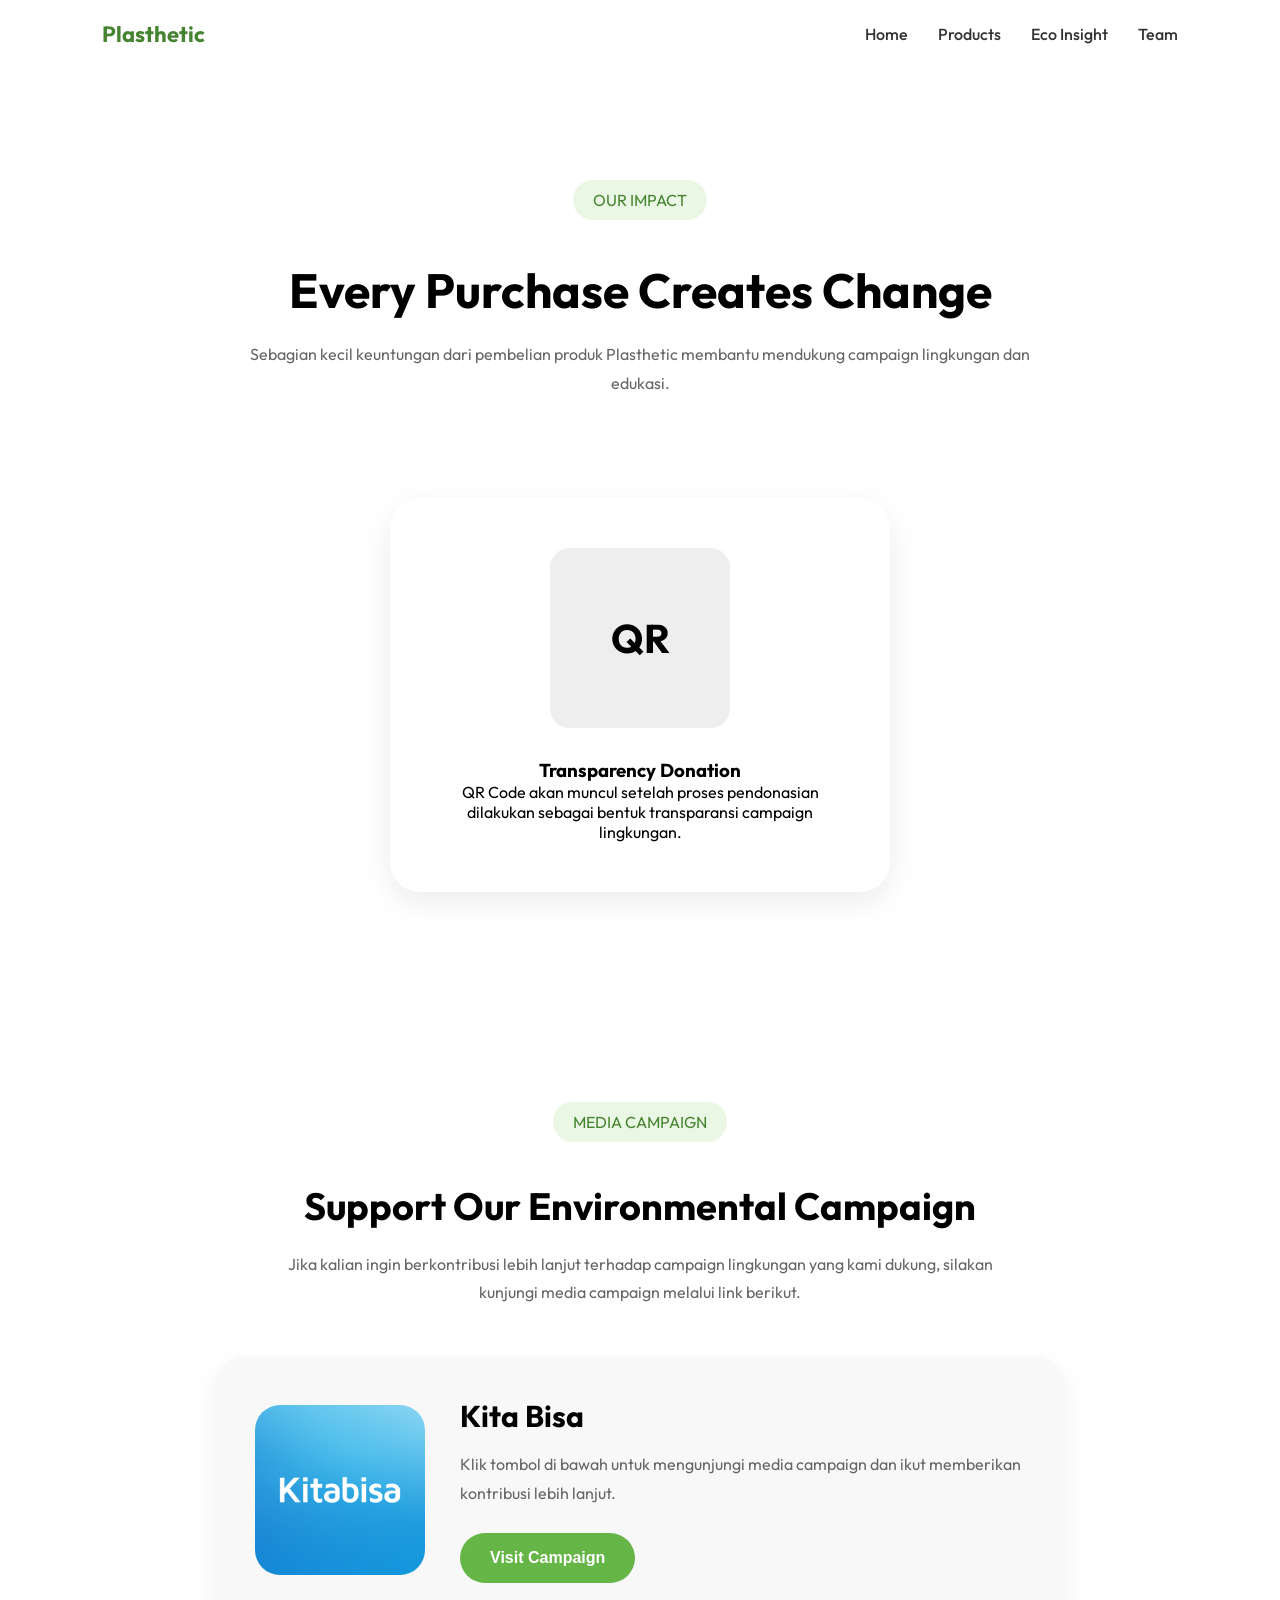
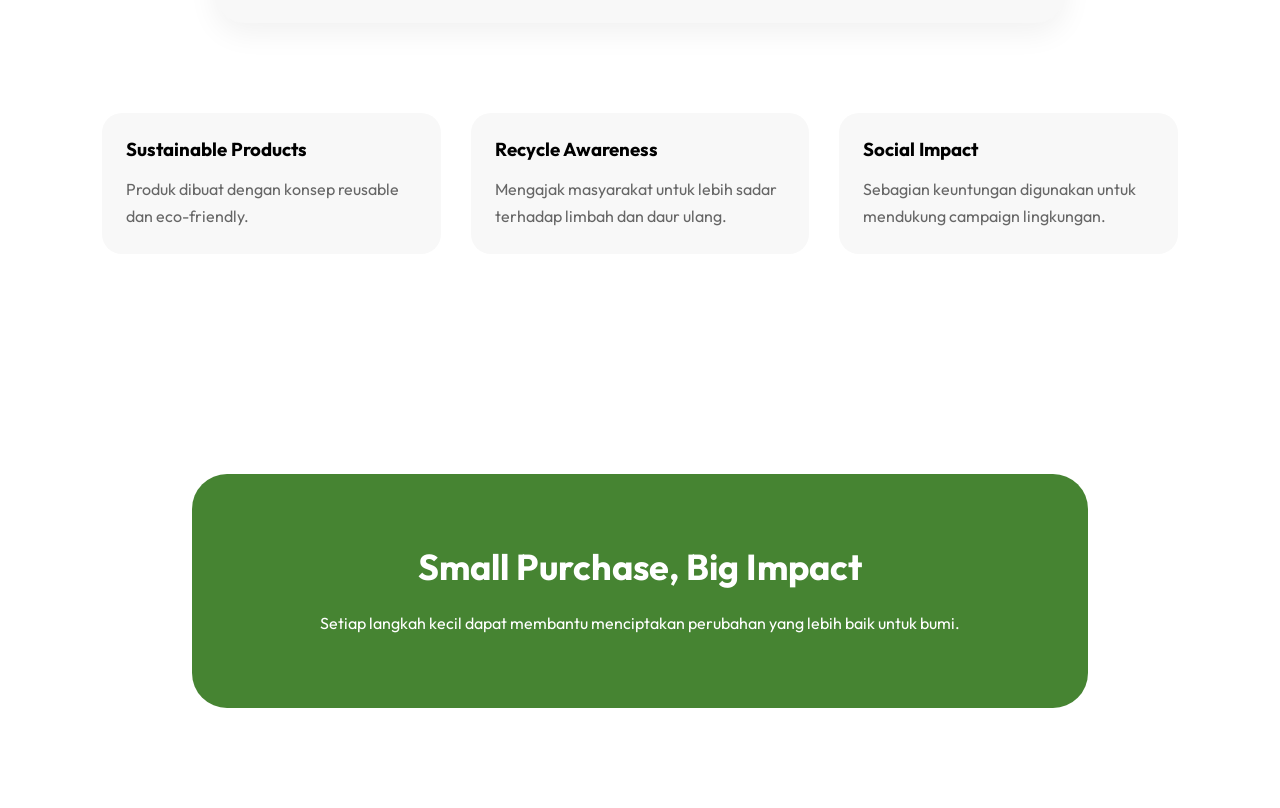
==== pages/impact.html @ de18f7a2 "first commit" ====
<!DOCTYPE html>
<html lang="en">
<head>

<meta charset="UTF-8">
<meta name="viewport" content="width=device-width, initial-scale=1.0">

<title>Impact - Plasthetic</title>

<link rel="stylesheet" href="../style.css">

<link href="https://fonts.googleapis.com/css2?family=Outfit:wght@300;400;500;600;700;800&display=swap" rel="stylesheet">

</head>

<body>

<nav class="navbar">

    <div class="logo">
        Plasthetic
    </div>

    <ul class="nav-links">
        <li><a href="../index.html">Home</a></li>
        <li><a href="products.html">Products</a></li>
        <li><a href="ecoinsight.html">Eco Insight</a></li>
        <li><a href="team.html">Team</a></li>
    </ul>

</nav>

<!-- HERO -->
<section class="impact-hero">

    <span class="section-badge">
        OUR IMPACT
    </span>

    <h1>
        Every Purchase Creates Change
    </h1>

    <p>
        Sebagian kecil keuntungan dari pembelian produk Plasthetic membantu mendukung campaign lingkungan dan edukasi.
    </p>

</section>

<!-- QR -->
<section class="qr-section">

    <div class="qr-card">

        <div class="fake-qr">
            QR
        </div>

        <h3>
            Transparency Donation
        </h3>

        <p>
            QR Code akan muncul setelah proses pendonasian dilakukan sebagai bentuk transparansi campaign lingkungan.
        </p>

    </div>

</section>

<!-- MEDIA CAMPAIGN -->
<section class="media-campaign">

    <span class="section-badge">
        MEDIA CAMPAIGN
    </span>

    <h2>
        Support Our Environmental Campaign
    </h2>

    <p>
        Jika kalian ingin berkontribusi lebih lanjut terhadap campaign lingkungan yang kami dukung, silakan kunjungi media campaign melalui link berikut.
    </p>

    <div class="campaign-card">

        <!-- PNG LOGO -->
        <div class="campaign-image">

            <img src="../assets/images/kitabisa.png">

        </div>

        <div class="campaign-content">

            <h3>
                Kita Bisa
            </h3>

            <p>
                Klik tombol di bawah untuk mengunjungi media campaign dan ikut memberikan kontribusi lebih lanjut.
            </p>

            <a href="https://kitabisa.com/explore/lingkungan" target="_blank">

                <button class="campaign-btn">
                    Visit Campaign
                </button>

            </a>

        </div>

    </div>

</section>

<!-- IMPACT STORY -->
<section class="impact-story">

    <div class="story-card">
        <h3>Sustainable Products</h3>
        <p>
            Produk dibuat dengan konsep reusable dan eco-friendly.
        </p>
    </div>

    <div class="story-card">
        <h3>Recycle Awareness</h3>
        <p>
            Mengajak masyarakat untuk lebih sadar terhadap limbah dan daur ulang.
        </p>
    </div>

    <div class="story-card">
        <h3>Social Impact</h3>
        <p>
            Sebagian keuntungan digunakan untuk mendukung campaign lingkungan.
        </p>
    </div>

</section>

<section class="impact-cta">

    <h2>
        Small Purchase, Big Impact 
    </h2>

    <p>
        Setiap langkah kecil dapat membantu menciptakan perubahan yang lebih baik untuk bumi.
    </p>

</section>

<script src="../script.js"></script>

</body>
</html>
---- style.css ----
*{
    margin:0;
    padding:0;
    box-sizing:border-box;
}

html{
    scroll-behavior:smooth;
}

body{
    font-family:'Outfit',sans-serif;
    background:white;
    overflow-x:hidden;
}

/* NAVBAR */

.navbar{
    width:100%;

    display:flex;
    justify-content:space-between;
    align-items:center;

    padding:20px 8%;

    position:fixed;

    top:0;

    background:rgba(255,255,255,0.9);

    backdrop-filter:blur(10px);

    z-index:1000;
}

.logo{
    font-size:22px;
    font-weight:700;
    color:#468432;
}

.nav-links{
    display:flex;
    gap:30px;

    list-style:none;
}

.nav-links a{
    text-decoration:none;
    color:#333;
    font-weight:500;
}

.nav-links a:hover{
    color:#468432;
}

.order-btn{
    background:#468432;
    color:white;

    border:none;

    padding:14px 28px;

    border-radius:40px;

    cursor:pointer;

    transition:0.3s;
}

.order-btn:hover{
    transform:translateY(-3px);
}

/* HERO */

.hero{
    min-height:100vh;

    display:flex;
    justify-content:center;
    align-items:center;

    padding:120px 8%;

    gap:60px;
}

.hero-text{
    width:50%;

    max-width:650px;

    position:relative;

    left:-40px;
}

.badge{
    background:#9AD872;

    padding:10px 20px;

    border-radius:30px;

    display:inline-flex;

    align-self:flex-start;

    width:fit-content;

    margin-bottom:20px;

    font-weight:600;
}

.hero h1{
    font-size:42px;

    line-height:1.1;

    margin-bottom:20px;

    color:#222;
}

.hero p{
    font-size:16px;

    color:#666;

    margin-bottom:30px;

    line-height:1.7;
}

.hero-buttons{
    display:flex;
    gap:20px;
}

.explore-btn,
.impact-btn{
    border:none;

    padding:16px 32px;

    border-radius:40px;

    color:white;

    cursor:pointer;

    font-size:16px;

    transition:0.3s;
}

.explore-btn{
    background:#66B547;
}

.impact-btn{
    background:#00CAFF;
}

.explore-btn:hover,
.impact-btn:hover{
    transform:translateY(-4px);
}

/* HERO IMAGE */

.hero-image{
    width:50%;

    position:relative;

    display:flex;
    justify-content:center;
    align-items:center;
}

.circle-bg{
    width:450px;
    height:450px;

    background:linear-gradient(
        135deg,
        #9AD872,
        #00CAFF
    );

    border-radius:50%;

    opacity:0.2;

    position:absolute;
}

.main-mascot{
    font-size:180px;

    position:relative;

    animation:float 3s ease-in-out infinite;
}

.floating-card{
    position:absolute;

    background:white;

    padding:20px;

    border-radius:20px;

    box-shadow:0 10px 30px rgba(0,0,0,0.1);

    font-size:30px;
}

.card1{
    top:80px;
    left:80px;
}

.card2{
    top:300px;
    left:50px;
}

.card3{
    top:150px;
    right:80px;
}

/* ABOUT */

.about{
    padding:120px 8%;

    text-align:center;
}

.section-badge{
    background:#EAF7E4;

    color:#468432;

    padding:10px 20px;

    border-radius:30px;

    display:inline-block;

    margin-bottom:20px;
}

.about h2{
    font-size:32px;

    margin-bottom:20px;
}

.about p{
    max-width:700px;

    margin:auto;

    color:#666;

    line-height:1.8;
}

/* HIGHLIGHT */

.highlight{
    display:grid;

    grid-template-columns:repeat(3,1fr);

    gap:30px;

    padding:100px 8%;
}

.card{
    background:#f8f8f8;
    padding:24px;
    border-radius:20px;
    transition:0.3s;
}

.card:hover{
    transform:translateY(-10px);
}

.icon{
    font-size:50px;

    margin-bottom:20px;
}

.card h3{
    margin-bottom:15px;
}

/* CTA */

.cta{
    padding:55px 18%;
    background:#468432;
    text-align:center;
    color:white;

    border-radius:35px;
    margin:100px auto;
    width:85%;
}

.cta h2{
    font-size:22px;

    margin-bottom:20px;
}

.cta p{
    margin-bottom:20px;
    font-size:15px;
}

.cta button{
    background:white;

    color:#468432;

    border:none;

    padding:12px 26px;

    border-radius:40px;

    cursor:pointer;

    font-weight:600;
}

/* FOOTER */

.footer-row{
    display:flex;
    justify-content:center;
    align-items:center;
    gap:18px;

    padding:14px 5%;

    font-size:13px;

    border-top:1px solid #eee;

    flex-wrap:wrap;
}

.footer-row span:first-child{
    color:#468432;
    font-weight:600;
}

/* ANIMATION */

@keyframes float{

    0%{
        transform:translateY(0px);
    }

    50%{
        transform:translateY(-20px);
    }

    100%{
        transform:translateY(0px);
    }

}

/* RESPONSIVE */
@media(max-width:768px){

    .navbar{
        flex-direction:column;
        gap:20px;
    }

    .nav-links{
        flex-wrap:wrap;
        justify-content:center;
        gap:12px;
        text-align:center;
    }

    .hero{
        flex-direction:column;
        text-align:center;
    }

    .hero-text,
    .hero-image{
        width:100%;
    }

    .hero h1{
        font-size:42px;
    }

    .highlight{
        grid-template-columns:1fr;
    }

    .circle-bg{
        width:300px;
        height:300px;
    }

    .main-mascot{
        font-size:120px;
    }

}

/* PRODUCTS PAGE */

.products-hero{
    padding:180px 8% 100px;

    text-align:center;
}

.products-hero h1{
    font-size:42px;

    margin:20px 0;
}

.products-hero p{
    max-width:700px;

    margin:auto;

    color:#666;

    line-height:1.8;
}

.products-grid{
    padding:0 8% 100px;

    display:grid;

    grid-template-columns:repeat(auto-fit, minmax(300px, 350px));

    justify-content:center;

    gap:28px;
}

.product-card{
    background:white;

    border-radius:20px;

    padding:24px;

    box-shadow:0 10px 30px rgba(0,0,0,0.08);

    transition:0.3s;

    position:relative;
}

.product-card:hover{
    transform:translateY(-10px);
}

.product-image{
    width:100%;
    height:220px;

    background:linear-gradient(
        135deg,
        #9AD872,
        #00CAFF
    );

    border-radius:25px;

    display:flex;
    justify-content:center;
    align-items:center;

    font-size:90px;

    margin-bottom:25px;
}

.impact-label{
    background:#EAF7E4;

    color:#468432;

    padding:8px 16px;

    border-radius:30px;

    font-size:14px;
}

.product-card h2{
    margin:20px 0 15px;
}

.product-card p{
    color:#666;

    line-height:1.7;
}

.product-bottom{
    display:flex;
    justify-content:space-between;
    align-items:center;

    margin-top:30px;
}

.price{
    font-size:24px;
    font-weight:700;

    color:#468432;
}

.product-bottom button{
    background:#468432;

    color:white;

    border:none;

    padding:14px 24px;

    border-radius:30px;

    cursor:pointer;
}


/* CTA */

.product-cta{
    padding:120px 8%;

    text-align:center;

    background:#468432;

    color:white;
}

.product-cta h2{
    font-size:32px;

    margin-bottom:20px;
}

.product-cta p{
    max-width:700px;

    margin:auto;

    line-height:1.8;
}

/* RESPONSIVE */

@media screen and (max-width:768px){

    .navbar{
        flex-direction:column;
        align-items:center;
        padding:16px 5%;
        gap:16px;
    }

    .nav-links{
        flex-wrap:wrap;
        justify-content:center;
        gap:12px;
        text-align:center;
    }

    .hero{
        flex-direction:column;
        text-align:center;
        padding:140px 5% 80px;
        gap:40px;
    }

    .hero-text,
    .hero-image{
        width:100%;
    }

    .hero h1{
        font-size:34px;
    }

    .hero p{
        font-size:15px;
    }

    .hero-buttons{
        justify-content:center;
        flex-wrap:wrap;
    }

    .highlight,
    .products-grid,
    .impact-stats,
    .impact-story,
    .eco-grid,
    .team-grid,
    .team-values{
        grid-template-columns:1fr;
    }

    .card,
    .product-card,
    .eco-card,
    .impact-card,
    .story-card,
    .team-card{
        padding:20px;
    }

    .circle-bg{
        width:220px;
        height:220px;
    }

    .main-mascot{
        font-size:90px;
    }

    footer{
        padding:24px 5%;
    }
}

/* IMPACT PAGE */

.impact-hero{
    padding:180px 8% 100px;

    text-align:center;
}

.impact-hero h1{
    font-size:48px;

    margin:20px 0;
}

.impact-hero p{
    max-width:800px;

    margin:auto;

    color:#666;

    line-height:1.8;
}

.impact-stats{
    padding:0 8% 120px;

    display:grid;

    grid-template-columns:repeat(3,1fr);

    gap:30px;
}

.impact-card{
    background:white;

    padding:24px;

    border-radius:20px;

    text-align:center;

    box-shadow:0 10px 30px rgba(0,0,0,0.08);
}

.impact-card h2{
    font-size:42px;

    color:#468432;

    margin-bottom:15px;
}

.progress-section{
    padding:0 8% 120px;

    display:flex;
    justify-content:space-between;
    align-items:center;

    gap:60px;
}

.progress-left,
.progress-right{
    width:50%;
}

.progress-left h2{
    font-size:32px;

    margin:20px 0;
}

.progress-left p{
    color:#666;

    line-height:1.8;
}

.progress-box{
    background:white;

    padding:40px;

    border-radius:30px;

    box-shadow:0 10px 30px rgba(0,0,0,0.08);
}

.progress-top{
    display:flex;
    justify-content:space-between;

    margin-bottom:20px;
}

.progress-bar{
    width:100%;
    height:18px;

    background:#eee;

    border-radius:20px;

    overflow:hidden;
}

.progress-fill{
    width:75%;
    height:100%;

    background:linear-gradient(
        90deg,
        #468432,
        #00CAFF
    );
}

.qr-section{
    padding:0 8% 120px;

    display:flex;
    justify-content:center;
}

.qr-card{
    width:100%;
    max-width:500px;

    background:white;

    padding:50px;

    border-radius:30px;

    text-align:center;

    box-shadow:0 10px 30px rgba(0,0,0,0.08);
}

.fake-qr{
    width:180px;
    height:180px;

    background:#eee;

    border-radius:20px;

    margin:auto auto 30px;

    display:flex;
    justify-content:center;
    align-items:center;

    font-size:40px;
    font-weight:700;
}

.impact-story{
    padding:0 8% 120px;

    display:grid;

    grid-template-columns:repeat(3,1fr);

    gap:30px;
}

.story-card{
    background:#f8f8f8;

    padding:24px;

    border-radius:20px;
}

.story-icon{
    font-size:50px;

    margin-bottom:20px;
}

.story-card h3{
    margin-bottom:15px;
}

.story-card p{
    color:#666;

    line-height:1.7;
}

.impact-cta{
    padding:120px 8%;

    text-align:center;

    background:#468432;

    color:white;
}

.impact-cta h2{
    font-size:36px;

    margin-bottom:20px;
}

.impact-cta p{
    max-width:700px;

    margin:auto;

    line-height:1.8;
}

@media(max-width:768px){

    .impact-stats,
    .impact-story{
        grid-template-columns:1fr;
    }

    .progress-section{
        flex-direction:column;
    }

    .progress-left,
    .progress-right{
        width:100%;
    }

    .impact-hero h1,
    .impact-cta h2,
    .progress-left h2{
        font-size:42px;
    }

}

/* ECO INSIGHT PAGE */

/* ECO HERO FIX */

.eco-hero{
    padding:180px 8% 100px;
    text-align:center;

    background:white !important;
    background-image:none !important;

    color:#222;
}

.eco-hero h1{
    font-size:56px;
    color:#2F5D24 !important; 

    margin:20px 0;
}

.eco-hero p{
    max-width:700px;

    margin:auto;

    color:#333 !important; 

    line-height:1.8;
}

.eco-grid{
    padding:0 8% 120px;

    display:grid;

    grid-template-columns:repeat(3,1fr);

    gap:30px;
}

.eco-card{
    background:white;

    padding:24px;

    border-radius:20px;

    box-shadow:0 10px 30px rgba(0,0,0,0.08);

    transition:0.3s;
}

.eco-card:hover{
    transform:translateY(-10px);
}

.eco-icon{
    width:80px;
    height:80px;

    background:linear-gradient(
        135deg,
        #9AD872,
        #00CAFF
    );

    border-radius:20px;

    display:flex;
    justify-content:center;
    align-items:center;

    margin-bottom:25px;
}

.eco-icon img{
    width:45px;
    height:45px;
    object-fit:contain;
}

.eco-card h2{
    margin-bottom:20px;

    line-height:1.4;
}

.eco-card p{
    color:#666;

    line-height:1.8;
}

.eco-quote{
    padding:45px 8%;

    background:#468432;

    text-align:center;

    color:white;
}

.eco-quote h2{
    font-size:18px;

    max-width:900px;

    margin:auto;

    line-height:1.5;
}

@media(max-width:768px){

    .eco-grid{
        grid-template-columns:1fr;
    }

    .eco-hero h1,
    .eco-quote h2{
        font-size:42px;
    }

}

/* TEAM PAGE */

.team-hero{
    padding:180px 8% 100px;

    text-align:center;
}

.team-hero h1{
    font-size:48px;

    margin:20px 0;
}

.team-hero p{
    max-width:800px;

    margin:auto;

    color:#666;

    line-height:1.8;
}

.team-grid{
    padding:0 8% 120px;

    display:grid;

    grid-template-columns:repeat(3,1fr);

    gap:30px;
}

.team-card{
    background:white;

    padding:24px;

    border-radius:20px;

    text-align:center;

    box-shadow:0 10px 30px rgba(0,0,0,0.08);

    transition:0.3s;
}

.team-card:hover{
    transform:translateY(-10px);
}

.team-image{
    width:140px;
    height:140px;

    background:linear-gradient(
        135deg,
        #9AD872,
        #00CAFF
    );

    border-radius:50%;

    margin:auto auto 25px;

    display:flex;
    justify-content:center;
    align-items:center;

    font-size:70px;
}

.team-card h2{
    margin-bottom:10px;
}

.team-card span{
    color:#468432;

    font-weight:600;
}

.team-card p{
    margin-top:20px;

    color:#666;

    line-height:1.8;
}

/* VALUES */

.team-values{
    padding:0 8% 120px;

    display:grid;

    grid-template-columns:repeat(3,1fr);

    gap:30px;
}

.value-card{
    background:#f8f8f8;

    padding:40px;

    border-radius:30px;

    text-align:center;
}

.value-icon{
    font-size:50px;

    margin-bottom:20px;
}

.value-card h3{
    margin-bottom:15px;
}

.value-card p{
    color:#666;

    line-height:1.8;
}

/* CTA */

.team-cta{
    padding:120px 8%;

    background:#468432;

    text-align:center;

    color:white;
}

.team-cta h2{
    font-size:36px;

    margin-bottom:20px;
}

.team-cta p{
    max-width:700px;

    margin:auto;

    line-height:1.8;
}

@media(max-width:768px){

    .team-grid,
    .team-values{
        grid-template-columns:1fr;
    }

    .team-hero h1,
    .team-cta h2{
        font-size:42px;
    }

}

@media(max-width:768px){

    .order-hero h1,
    .order-impact h2{
        font-size:42px;
    }

}

/* ORDER PAGE NEW */

.order-page{
    min-height:100vh;
    display:flex;
    justify-content:center;
    align-items:center;
    padding:120px 5%;
}

.order-box{
    width:100%;
    max-width:500px;
    background:white;
    padding:32px;
    border-radius:20px;
    text-align:center;
    box-shadow:0 10px 25px rgba(0,0,0,0.08);
}

.order-box h1{
    font-size:32px;
    margin-bottom:12px;
}

.order-box p{
    color:#666;
    margin-bottom:28px;
}

.order-buttons{
    display:flex;
    flex-direction:column;
    gap:16px;
}

.order-buttons button{
    width:100%;
    border:none;
    background:#468432;
    color:white;
    padding:16px;
    border-radius:14px;
    cursor:pointer;
    font-size:15px;
}

.order-buttons button:hover{
    opacity:0.9;
}

.product-image img,
.team-image img,
.main-mascot img,
.floating-card img{
    width:100%;
    height:100%;
    object-fit:cover;
}

.product-image{
    overflow:hidden;
}

.team-image{
    overflow:hidden;
}

.main-mascot{
    width:220px;
    height:220px;
}

.floating-card{
    width:70px;
    height:70px;
    padding:12px;
}

.team-image img{
    width:100%;
    height:100%;
    object-fit:cover;
    border-radius:50%;
}
.product-image img{
    width:100%;
    height:100%;
    object-fit:cover;
    border-radius:25px;
}

/* HERO WEBSITE */

.hero{
    position:relative;
    min-height:100vh;

    background:
    linear-gradient(
        rgba(70,132,50,0.55),
        rgba(70,132,50,0.55)
    ),
    url("assets/images/eco-bg.jpg");

    background-size:cover;
    background-position:center;

    display:flex;
    align-items:center;
    padding:120px 8%;

    color:white;
}

.hero-text{
    max-width:650px;
    z-index:2;
}

.hero h1{
    color:white;
    font-size:62px;
}

.hero p{
    color:white;
}

/* ECO HERO */

.eco-hero{
    padding:220px 8% 140px;

    text-align:center;

    background:
    linear-gradient(
        rgba(70,132,50,0.72),
        rgba(70,132,50,0.72)
    ),
    url("assets/images/eco-bg.jpg");

    background-size:cover;
    background-position:center;

    color:white;
}

.eco-hero h1{
    color:white;
    font-size:56px;
}

.eco-hero p{
    color:white;
}

/* CTA LEBIH SEMPIT */

.cta,
.product-cta,
.team-cta,
.impact-cta{
    width:70%;
    margin:auto;
    border-radius:35px;
    padding:70px 7%;
}

/* TEAM CTA */

.team-cta{
    margin:80px auto;
}

/* IMPACT CTA */

.impact-cta{
    background:#468432;
    color:white;
    text-align:center;
    margin:100px auto;
}

/* ECO GRID */

.eco-grid{
    grid-template-columns:repeat(auto-fit,minmax(280px,1fr));
}

/* HILANGKAN YANG TIDAK DIPAKAI */

.eco-icon,
.story-icon,
.value-icon{
    display:none;
}

/* FIX IMAGE */

.product-image img,
.team-image img{
    width:100%;
    height:100%;
    object-fit:cover;
}

/* TEAM IMAGE */

.team-image{
    overflow:hidden;
}

@media(max-width:768px){

    .hero h1{
        font-size:40px;
    }

    .cta,
    .product-cta,
    .team-cta,
    .impact-cta{
        width:90%;
    }

}

/* MEDIA CAMPAIGN */

.media-campaign{
    padding:90px 8%;
    text-align:center;
}

.media-campaign h2{
    font-size:38px;
    margin:20px 0;
}

.media-campaign p{
    max-width:760px;
    margin:auto;
    color:#666;
    line-height:1.8;
}

.campaign-card{
    margin:50px auto 0;

    max-width:850px;

    background:#f8f8f8;

    border-radius:30px;

    padding:40px;

    display:flex;
    align-items:center;
    gap:35px;

    box-shadow:0 10px 30px rgba(0,0,0,0.06);
}

.campaign-image{
    width:170px;
    height:170px;

    border-radius:25px;

    background:white;

    display:flex;
    justify-content:center;
    align-items:center;

    overflow:hidden;

    flex-shrink:0;
}

.campaign-image img{
    width:100%;
    height:100%;
    object-fit:contain;
}

.campaign-content{
    text-align:left;
}

.campaign-content h3{
    font-size:30px;
    margin-bottom:15px;
}

.campaign-content p{
    margin-bottom:25px;
    color:#666;
}

.campaign-btn{
    border:none;

    background:#66B547;

    color:white;

    padding:16px 30px;

    border-radius:40px;

    cursor:pointer;

    font-size:16px;
    font-weight:600;

    transition:0.3s;
}

.campaign-btn:hover{
    background:#5AAA3E;
    transform:translateY(-4px);
}

/* RESPONSIVE */

@media(max-width:768px){

    .campaign-card{
        flex-direction:column;
        text-align:center;
    }

    .campaign-content{
        text-align:center;
    }
}
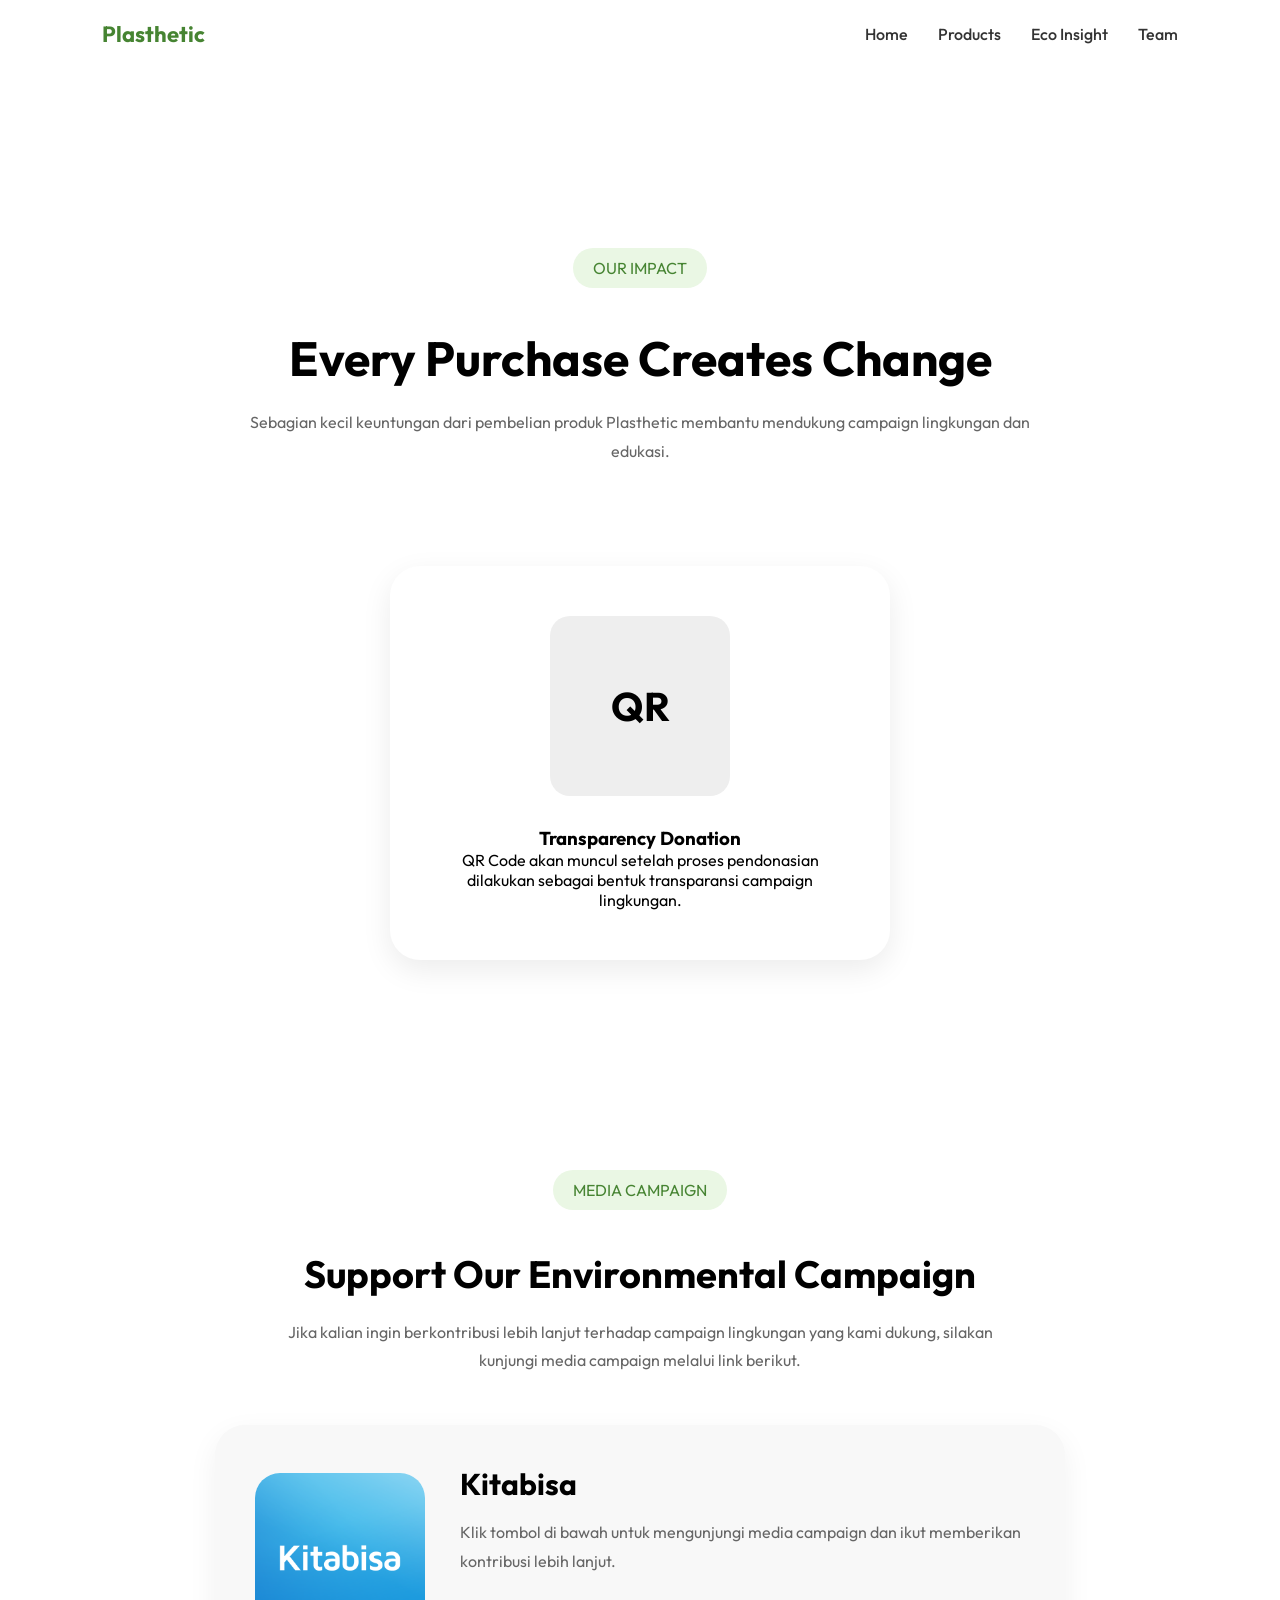
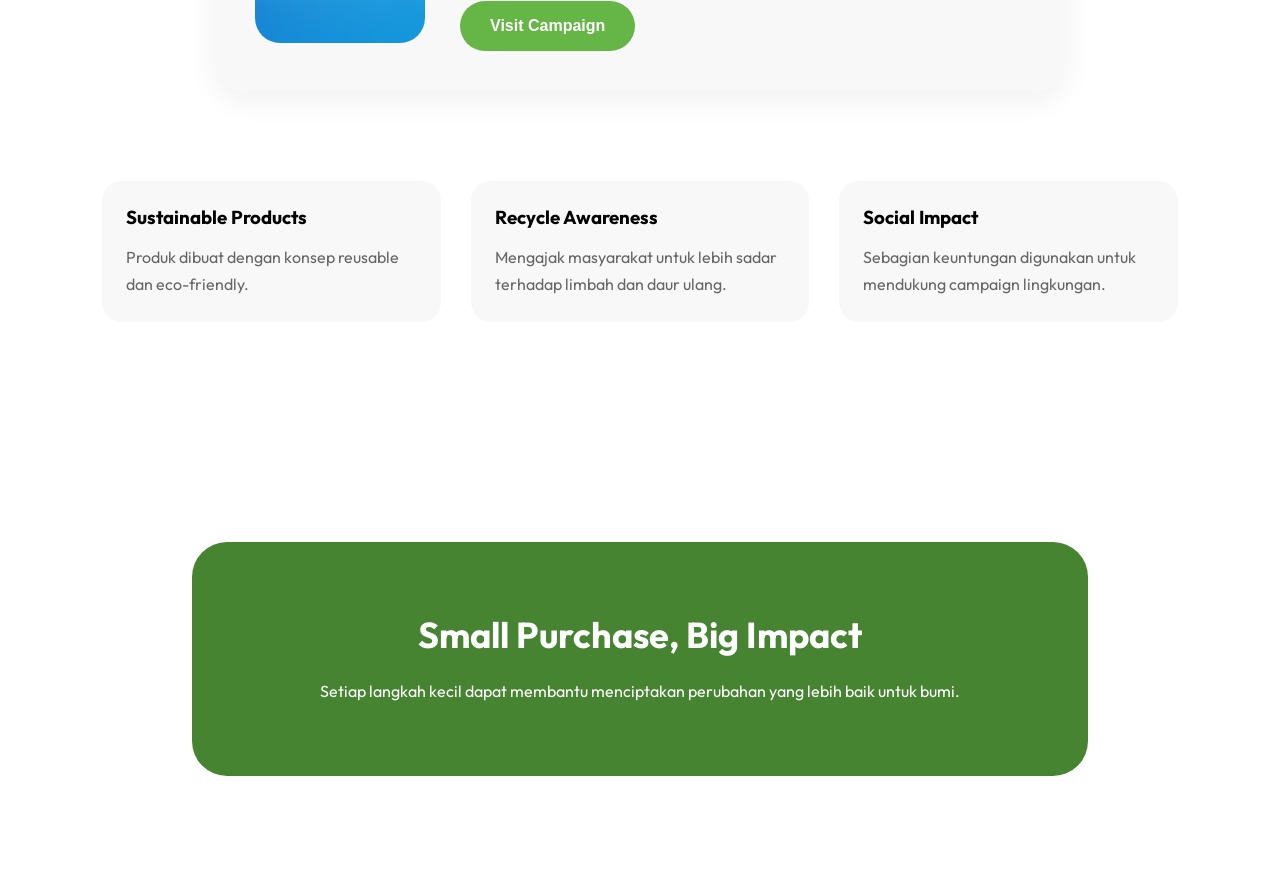
==== commit 0ca18838: "fix" ====
--- a/pages/impact.html
+++ b/pages/impact.html
@@ -95,7 +95,7 @@
         <div class="campaign-content">
 
             <h3>
-                Kita Bisa
+                Kitabisa
             </h3>
 
             <p>
--- a/style.css
+++ b/style.css
@@ -25,7 +25,7 @@
 
     padding:20px 8%;
 
-    position:fixed;
+    position:relatived;
 
     top:0;
 
@@ -34,7 +34,11 @@
     backdrop-filter:blur(10px);
 
     z-index:1000;
-}
+    transition: 
+    transform 0.35s ease,
+    box-shadow 0.3s ease;
+}
+
 
 .logo{
     font-size:22px;
@@ -593,76 +597,119 @@
 
 @media screen and (max-width:768px){
 
+    /* NAVBAR */
+
     .navbar{
         flex-direction:column;
+        justify-content:center;
         align-items:center;
-        padding:16px 5%;
-        gap:16px;
+        gap:18px;
+        padding:18px 5%;
+        position:relative;
     }
 
     .nav-links{
         flex-wrap:wrap;
         justify-content:center;
-        gap:12px;
+        gap:18px;
+    }
+
+    .nav-links a{
+        font-size:16px;
+    }
+
+    .order-btn{
+        padding:14px 36px;
+        font-size:16px;
+    }
+
+    /* HERO */
+
+    .hero{
+        min-height:auto;
+        padding:70px 7% 90px;
+
+        justify-content:center;
         text-align:center;
-    }
-
-    .hero{
-        flex-direction:column;
-        text-align:center;
-        padding:140px 5% 80px;
-        gap:40px;
-    }
-
-    .hero-text,
-    .hero-image{
+
+        background-position:center;
+    }
+
+    .hero-text{
         width:100%;
+        max-width:100%;
+
+        left:0;
+    }
+
+    .badge{
+        margin:auto auto 20px;
+        font-size:15px;
+        padding:12px 22px;
     }
 
     .hero h1{
-        font-size:34px;
+        font-size:58px;
+        line-height:1.1;
+        margin-bottom:20px;
     }
 
     .hero p{
-        font-size:15px;
+        font-size:18px;
+        line-height:1.8;
+        margin-bottom:30px;
     }
 
     .hero-buttons{
         justify-content:center;
         flex-wrap:wrap;
-    }
+        gap:16px;
+    }
+
+    .explore-btn,
+    .impact-btn{
+        padding:16px 34px;
+        font-size:18px;
+    }
+
+    /* GRID */
 
     .highlight,
     .products-grid,
+    .eco-grid,
+    .impact-story,
     .impact-stats,
-    .impact-story,
-    .eco-grid,
     .team-grid,
     .team-values{
         grid-template-columns:1fr;
     }
 
-    .card,
     .product-card,
+    .team-card,
     .eco-card,
-    .impact-card,
-    .story-card,
-    .team-card{
-        padding:20px;
-    }
-
-    .circle-bg{
-        width:220px;
-        height:220px;
-    }
-
-    .main-mascot{
-        font-size:90px;
-    }
-
-    footer{
-        padding:24px 5%;
-    }
+    .impact-card{
+        width:100%;
+    }
+
+    /* SECTION TITLE */
+
+    .products-hero h1,
+    .impact-hero h1,
+    .eco-hero h1,
+    .team-hero h1{
+        font-size:38px;
+    }
+
+    /* CTA */
+
+    .cta,
+    .product-cta,
+    .impact-cta,
+    .team-cta{
+        width:92%;
+        padding:50px 8%;
+    }
+
 }
 
 /* IMPACT PAGE */
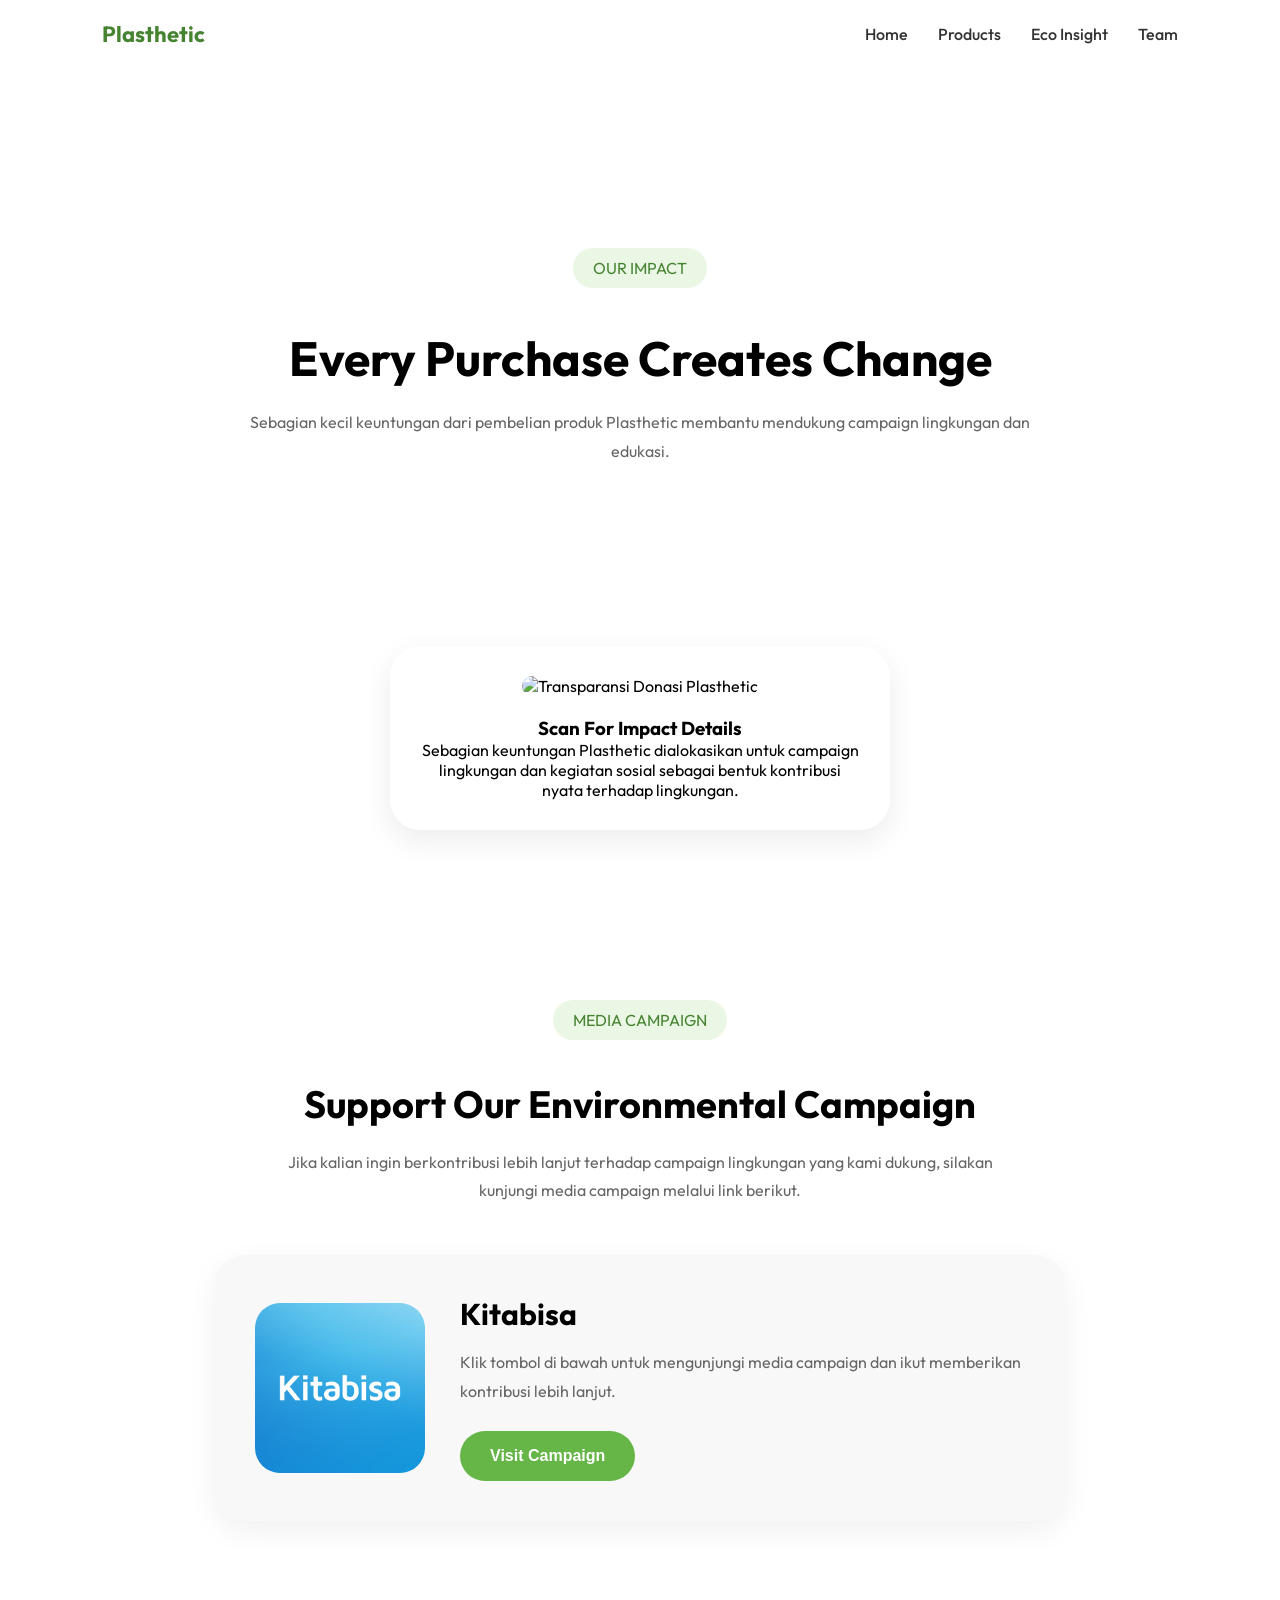
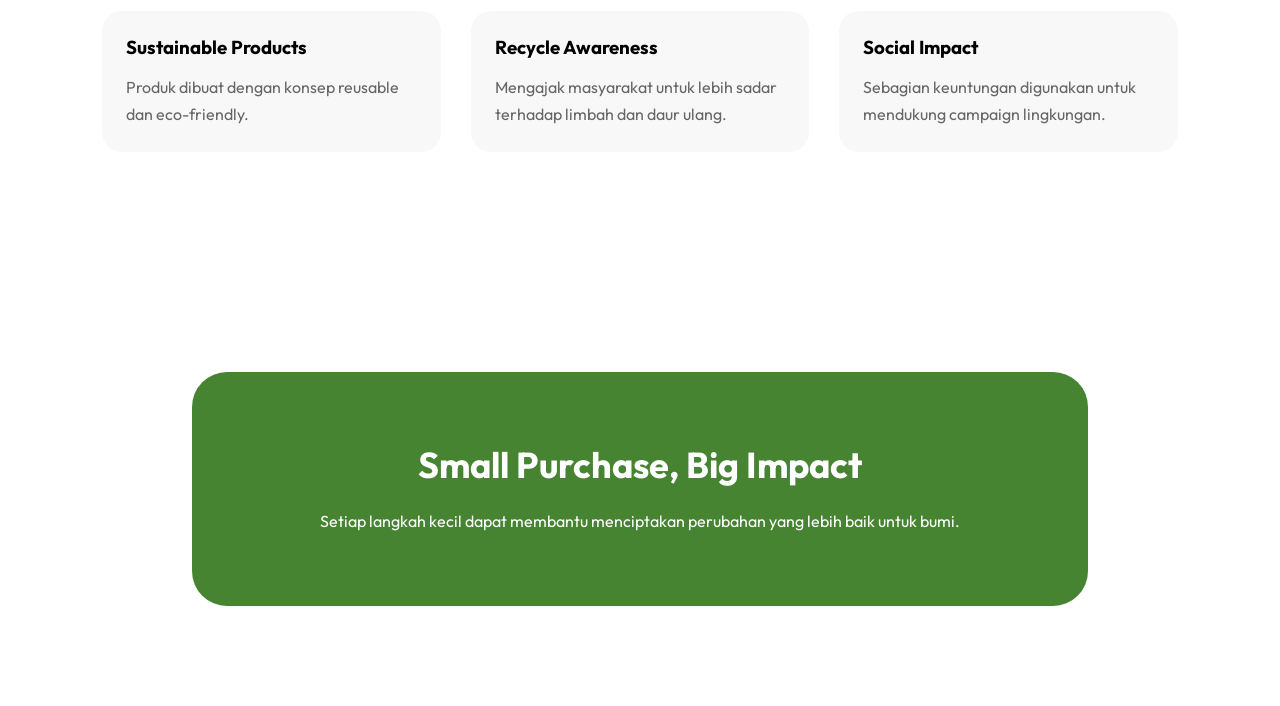
==== commit e484abcd: "update impact" ====
--- a/pages/impact.html
+++ b/pages/impact.html
@@ -52,16 +52,18 @@
 
     <div class="qr-card">
 
-        <div class="fake-qr">
-            QR
-        </div>
+        <img 
+            src="../images/transparency-donation.png" 
+            alt="Transparansi Donasi Plasthetic"
+            class="donation-image"
+        >
 
         <h3>
-            Transparency Donation
+            Scan For Impact Details
         </h3>
 
         <p>
-            QR Code akan muncul setelah proses pendonasian dilakukan sebagai bentuk transparansi campaign lingkungan.
+            Sebagian keuntungan Plasthetic dialokasikan untuk campaign lingkungan dan kegiatan sosial sebagai bentuk kontribusi nyata terhadap lingkungan.
         </p>
 
     </div>
--- a/style.css
+++ b/style.css
@@ -1598,4 +1598,28 @@
     .campaign-content{
         text-align:center;
     }
+}
+
+.qr-section{
+    padding: 80px 10%;
+    display: flex;
+    justify-content: center;
+}
+
+.qr-card{
+    background: #fff;
+    border-radius: 30px;
+    padding: 30px;
+    max-width: 500px;
+    width: 100%;
+    text-align: center;
+    box-shadow: 0 10px 30px rgba(0,0,0,0.08);
+}
+
+.donation-image{
+    width: 100%;
+    height: 280px;
+    object-fit: cover;
+    border-radius: 20px;
+    margin-bottom: 20px;
 }
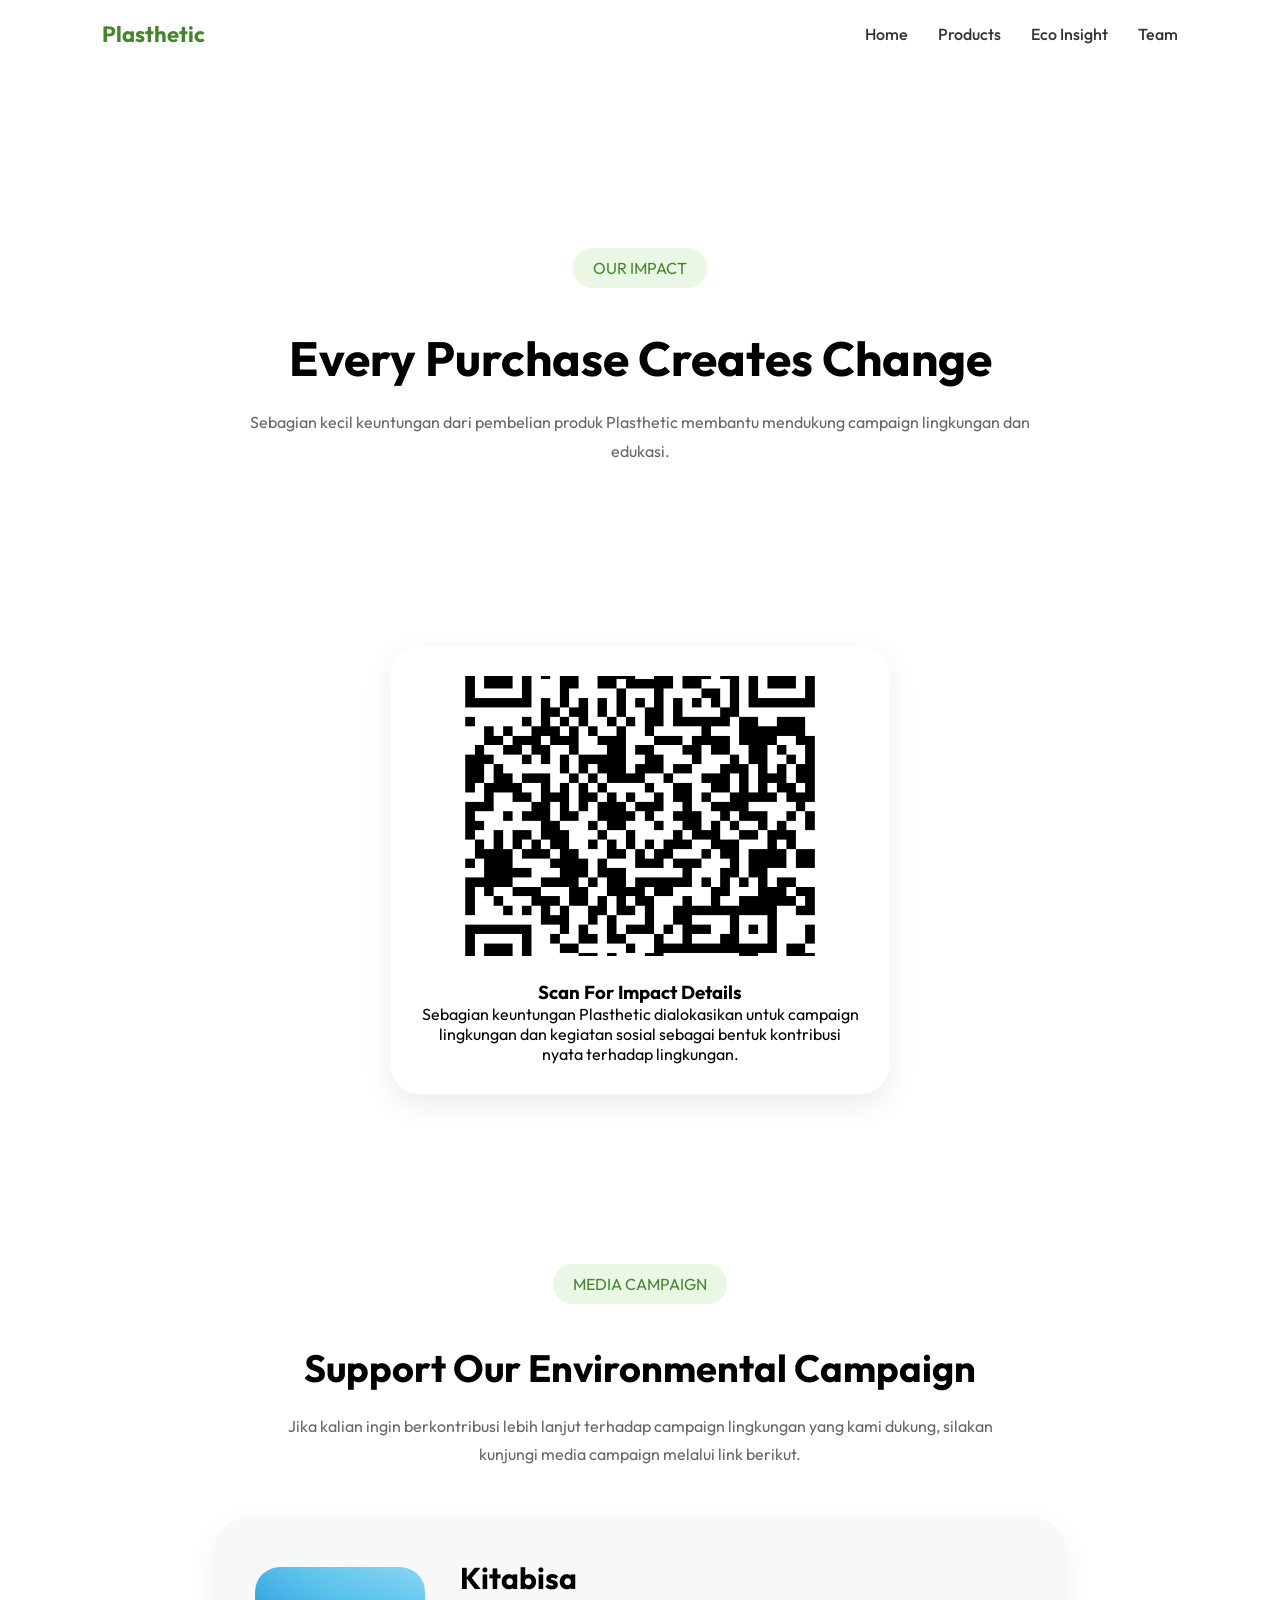
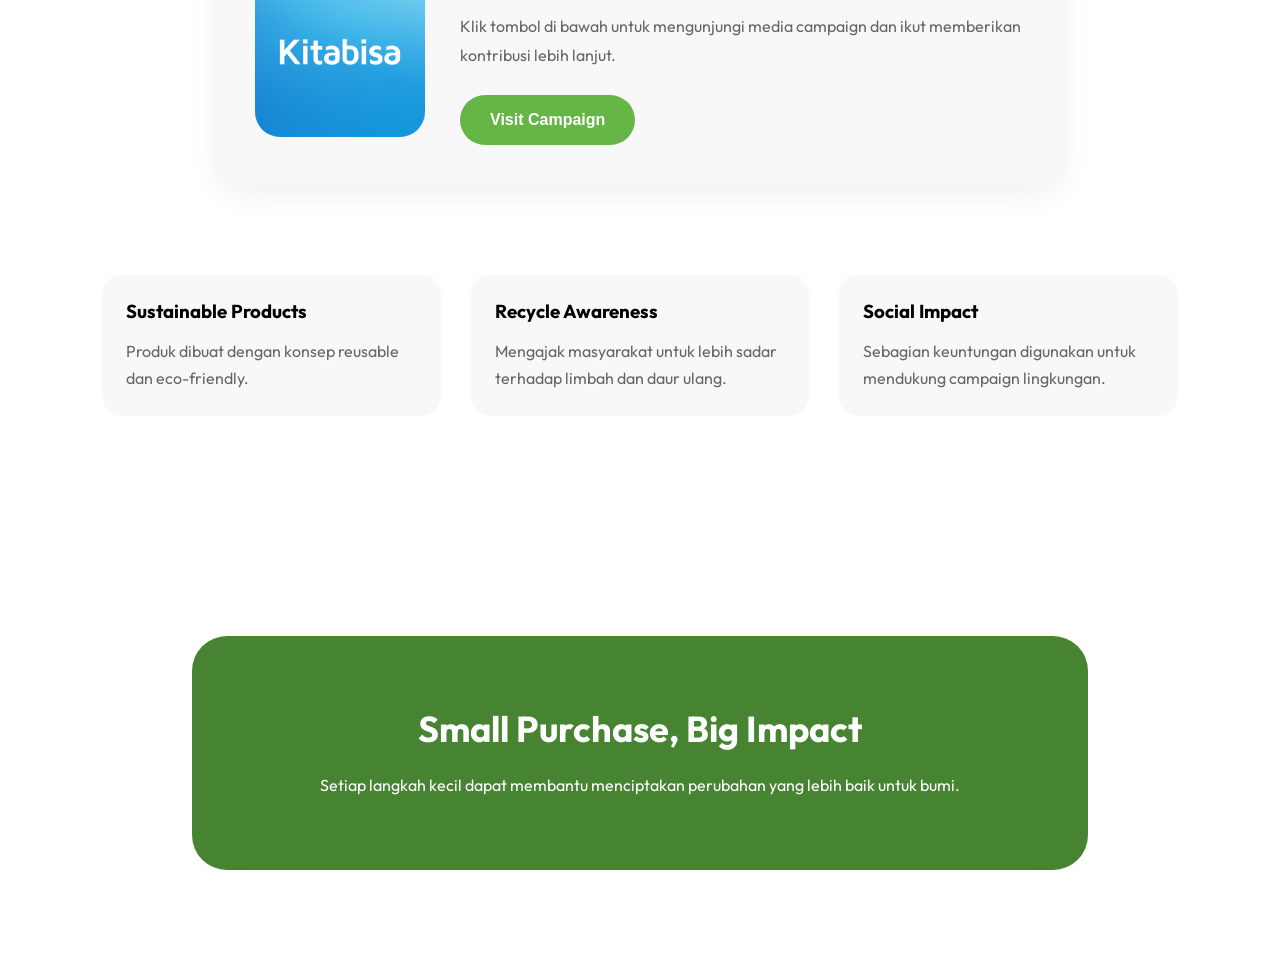
==== commit 70aa3ac0: "impacts" ====
--- a/pages/impact.html
+++ b/pages/impact.html
@@ -53,10 +53,10 @@
     <div class="qr-card">
 
         <img 
-            src="../images/transparency-donation.png" 
+            src="../assets/images/donation.png"
             alt="Transparansi Donasi Plasthetic"
             class="donation-image"
-        >
+        />
 
         <h3>
             Scan For Impact Details
